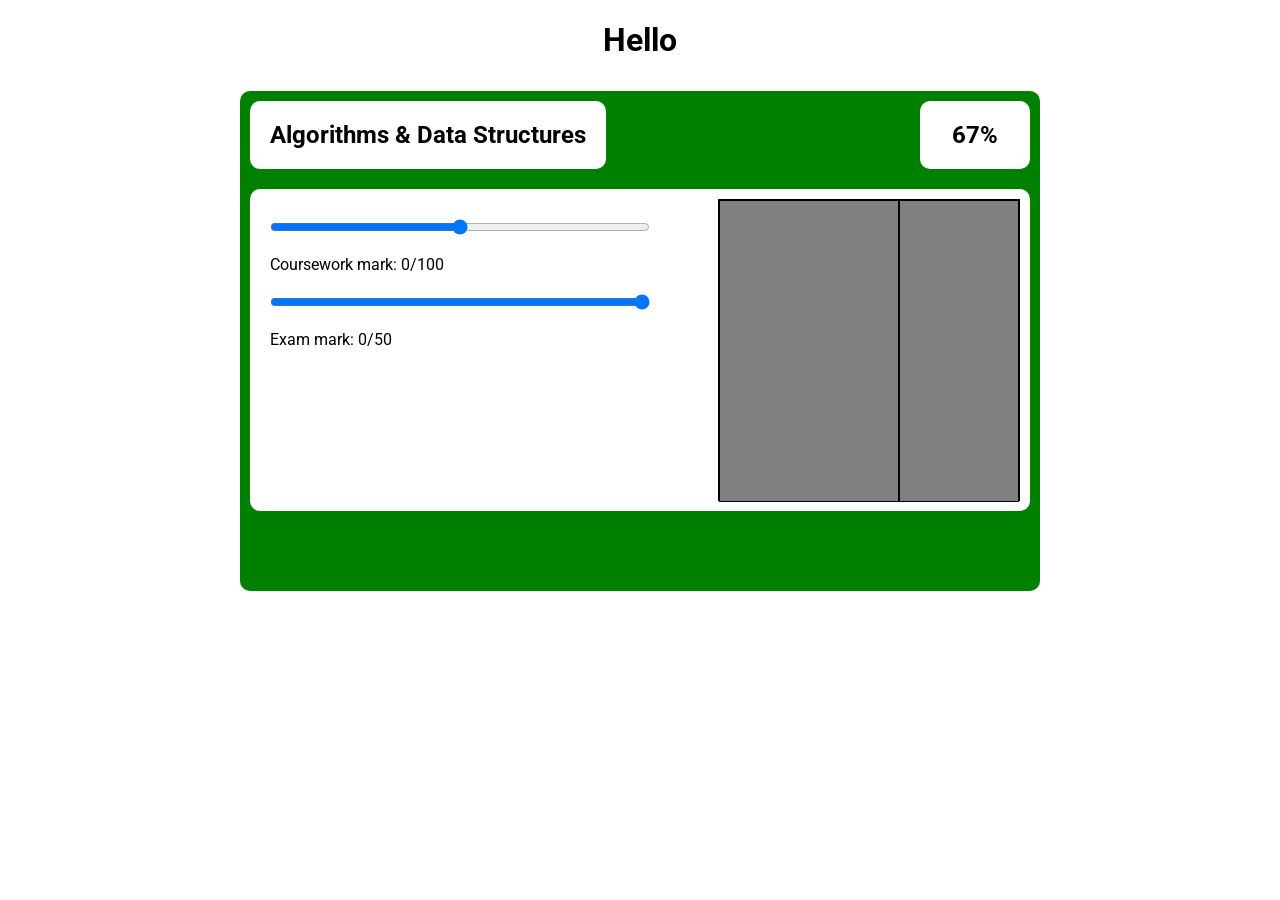
==== index.html @ 3ac25c77 "proof of concept" ====
<!DOCTYPE html>
<html lang="en">
<head>
    <meta charset="UTF-8">
    <meta http-equiv="X-UA-Compatible" content="IE=edge">
    <meta name="viewport" content="width=device-width, initial-scale=1.0">
    <link rel="stylesheet" href="style.css">
    <title>Grade Calculator</title>
</head>
<body>

    <h1>Hello</h1>


    <div class="course-container">



        <div class="module-container ct">

            <div class="titlecard">
                <div class="module-name title-ele">
                    <h2>Algorithms & Data Structures</h2>
                </div>
                <div class="module-grade title-ele">
                    <h2>67%</h2>
                </div>
            </div>

            <div class="content-box">

                <div class="user-form">


                </div>



            </div>
        </div>

    </div>

    <script src="script.js"></script>
</body>
</html>
---- style.css ----
@import url('https://fonts.googleapis.com/css2?family=Roboto:ital,wght@0,700;1,400&display=swap');

body {
    font-family: "Roboto", sans-serif;
    display: flex;
    flex-direction: column;
    align-items: center;
    height: 100vh;
    margin: 0;
}


.course-container {

    display: flex;
    flex-direction: column;
}

.titlecard {
    display: flex;
    flex-direction: row;
    justify-content: space-between;
}

.title-ele {
    background-color: white;
    margin: 10px 10px;
    border-radius: 10px;
    padding: 0px 20px;
    min-width: 70px;
    text-align: center;
}




.content-box {
    background-color: white;
    margin: 10px 10px;
    padding: 10px 10px;
    border-radius: 10px;
    display: flex;
    flex-direction: row;
    justify-content: space-between;
}

.grade-graph {
    height: 300px;
    width: 300px;
    background-color: red;

    display: flex;
    flex-direction: row;

    border: 1px solid black;
}

.grade-bar {
    height: 100%;
    background-color: grey;
    border: 1px solid black;
    position: relative;
}

.bar-progress {
    display: flex;
    width: 100%;
    background-color: green;
    position: absolute;
    bottom: 0;
}


.user-form{
    display: flex;
    flex-direction: column;
    width: 50%;
    margin: 0px 10px;
}

.user-form input{
    margin: 20px 0;
    width: 100%;
}



.module-container {
    
    margin: 10px 10px;
    width: 800px;
    height: 500px;
    border-radius: 10px;
}

.ppf {
    background-color: purple;
}

.dsa {
    background-color: red;
}

.ct {
    background-color: green;
}
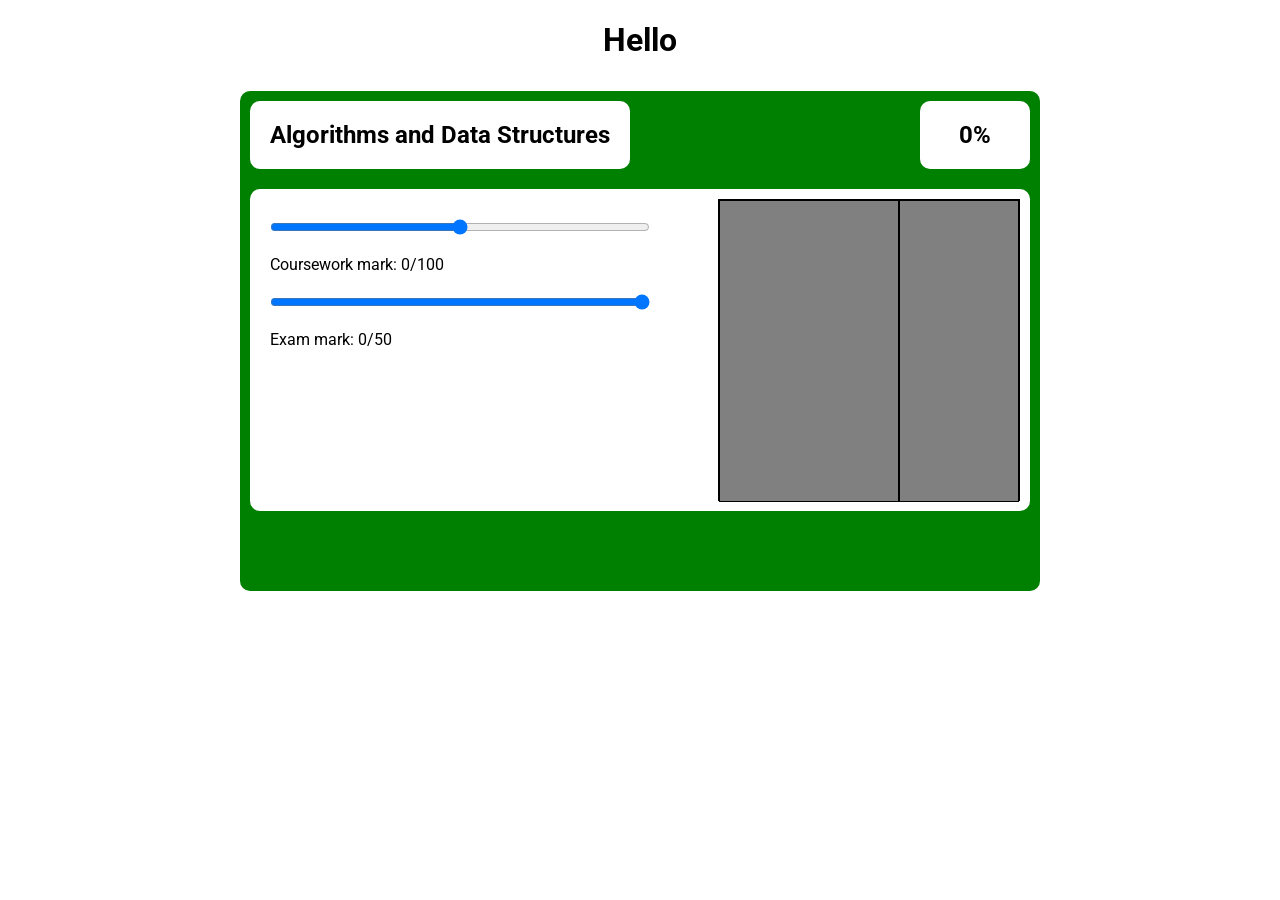
==== commit 0ca8d6f5: "now using a function to create html elements for a module" ====
--- a/index.html
+++ b/index.html
@@ -14,30 +14,7 @@
 
     <div class="course-container">
 
-
-
-        <div class="module-container ct">
-
-            <div class="titlecard">
-                <div class="module-name title-ele">
-                    <h2>Algorithms & Data Structures</h2>
-                </div>
-                <div class="module-grade title-ele">
-                    <h2>67%</h2>
-                </div>
-            </div>
-
-            <div class="content-box">
-
-                <div class="user-form">
-
-
-                </div>
-
-
-
-            </div>
-        </div>
+        
 
     </div>
 
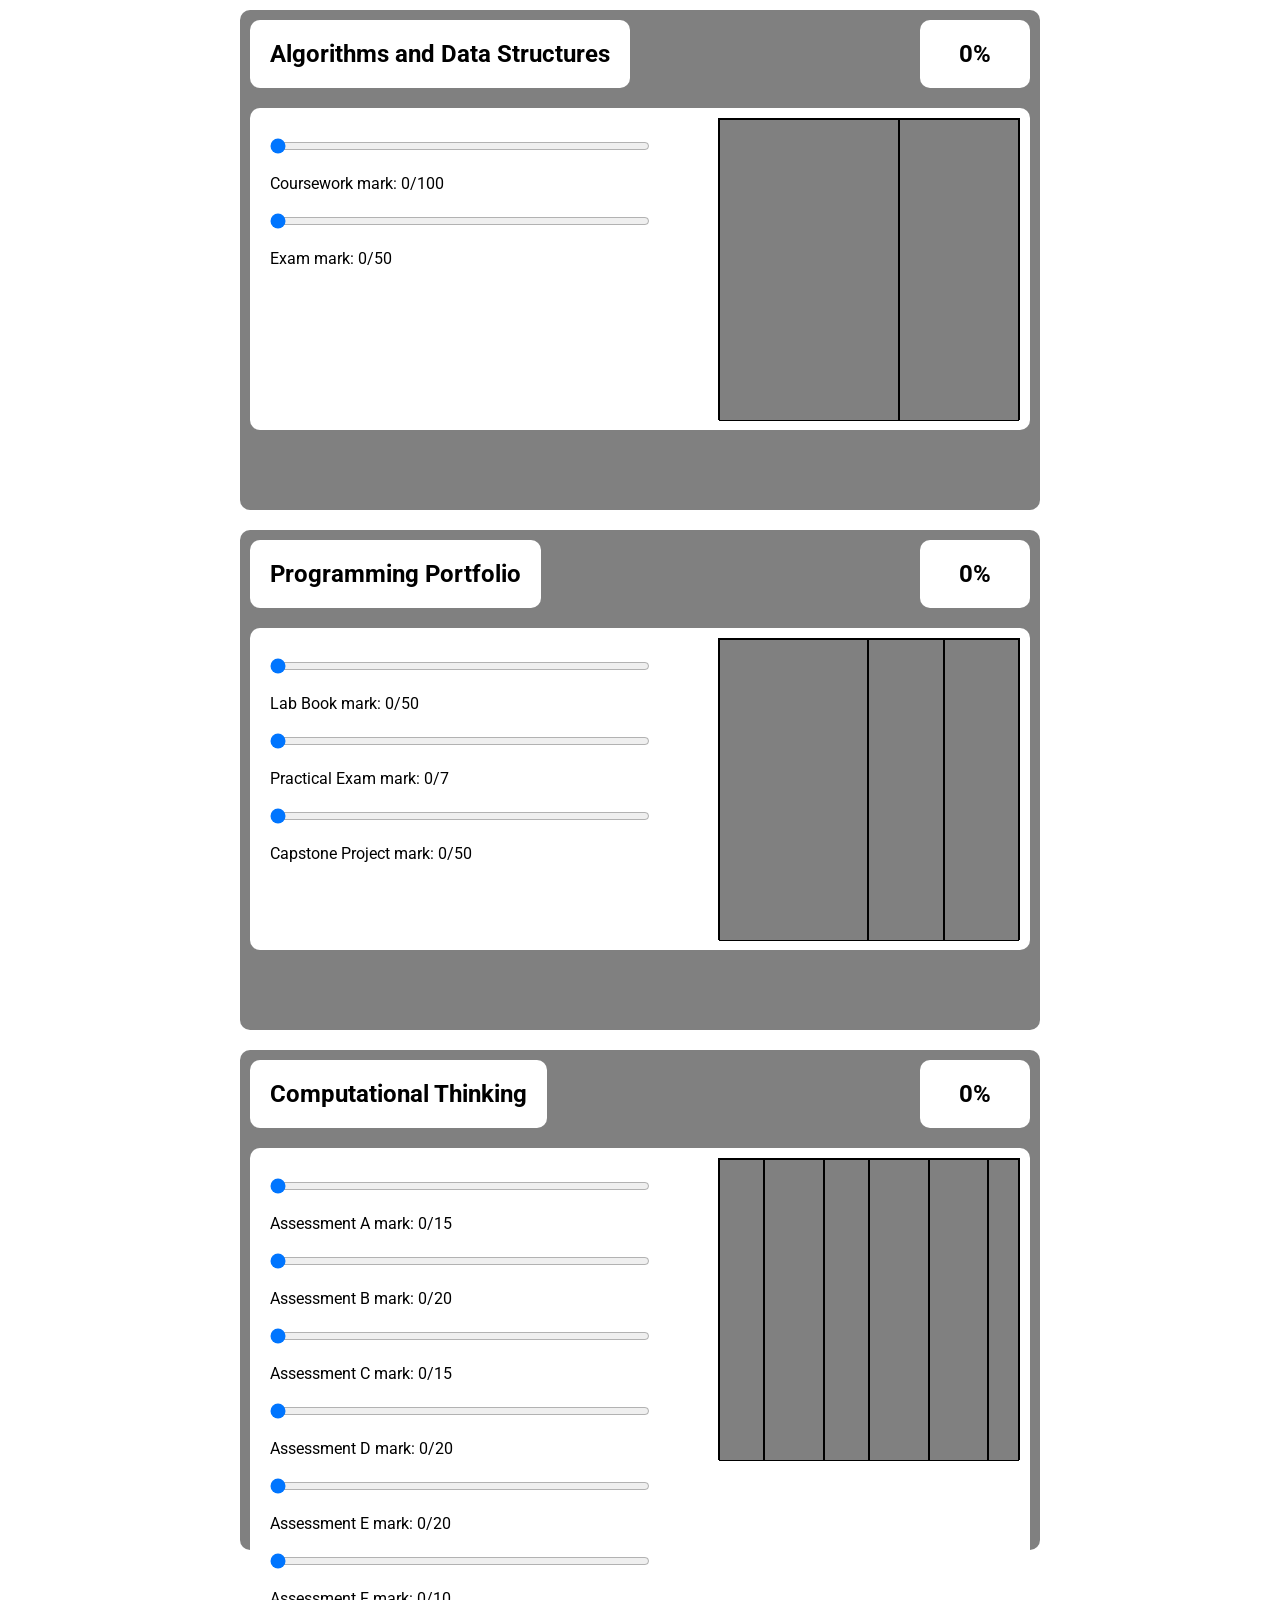
==== commit ceb23842: "removed unused function" ====
--- a/index.html
+++ b/index.html
@@ -9,9 +9,6 @@
 </head>
 <body>
 
-    <h1>Hello</h1>
-
-
     <div class="course-container">
 
         
--- a/style.css
+++ b/style.css
@@ -47,7 +47,7 @@
 .grade-graph {
     height: 300px;
     width: 300px;
-    background-color: red;
+    background-color: black;
 
     display: flex;
     flex-direction: row;
@@ -83,24 +83,11 @@
     width: 100%;
 }
 
-
-
 .module-container {
     
     margin: 10px 10px;
     width: 800px;
     height: 500px;
     border-radius: 10px;
+    background-color: grey;
 }
-
-.ppf {
-    background-color: purple;
-}
-
-.dsa {
-    background-color: red;
-}
-
-.ct {
-    background-color: green;
-}
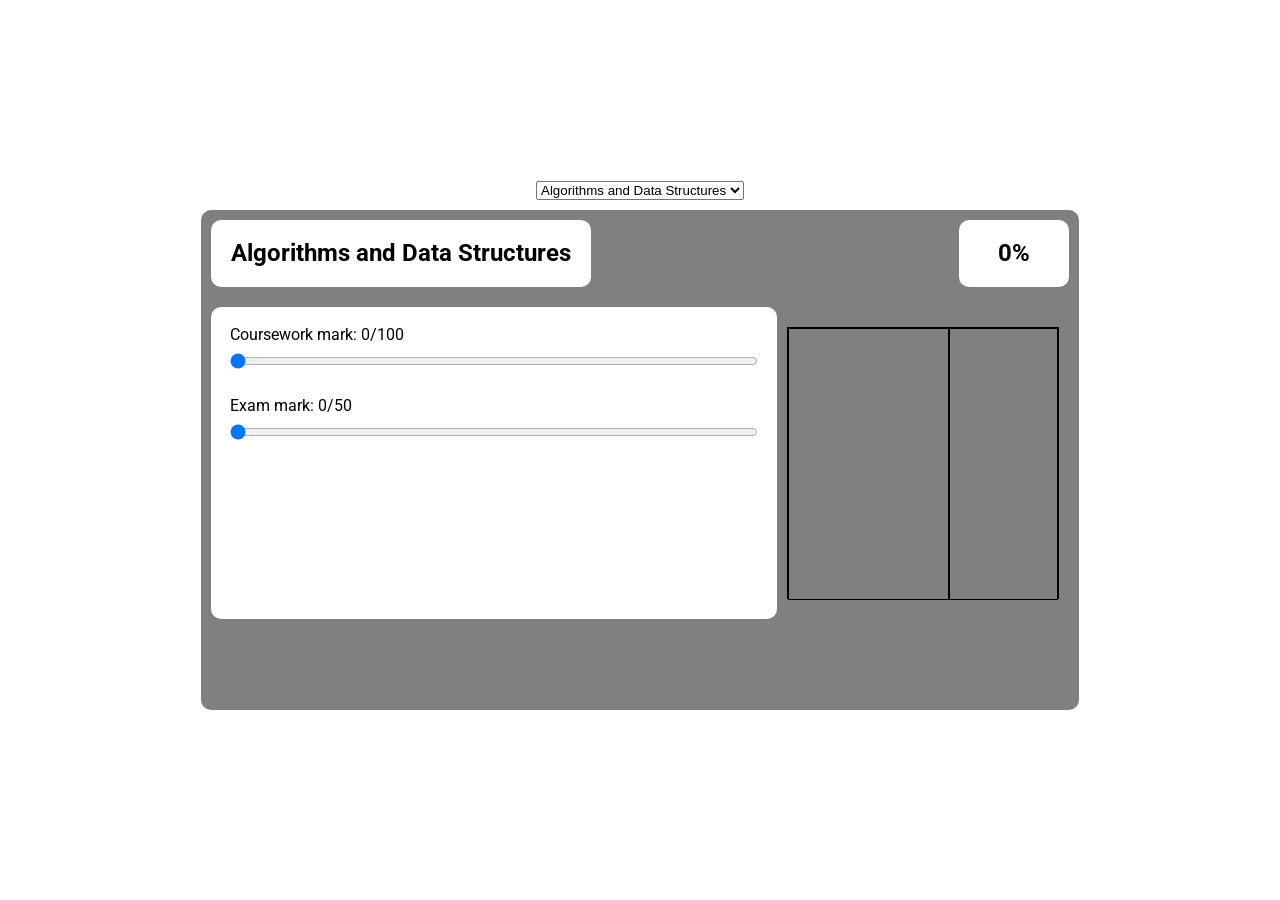
==== commit cf4598d5: "now displays a single module w/ dropdown" ====
--- a/index.html
+++ b/index.html
@@ -9,12 +9,15 @@
 </head>
 <body>
 
+    <select name="Course" id="course-selector">
+        <option value="441105">Algorithms and Data Structures</option>
+        <option value="441101">Programming Portfolio</option>
+        <option value="441104">Computational Thinking</option>
+    </select>
+
     <div class="course-container">
-
-        
-
     </div>
 
-    <script src="script.js"></script>
+    <script type="module" src="./main.js"></script>
 </body>
 </html>
--- a/style.css
+++ b/style.css
@@ -5,15 +5,24 @@
     display: flex;
     flex-direction: column;
     align-items: center;
+    justify-content: center;
     height: 100vh;
     margin: 0;
 }
-
 
 .course-container {
 
     display: flex;
     flex-direction: column;
+}
+
+.module-container {
+    
+    margin: 10px 10px;
+    max-width: 100vw;
+    min-height: 500px;
+    border-radius: 10px;
+    background-color: grey;
 }
 
 .titlecard {
@@ -31,27 +40,21 @@
     text-align: center;
 }
 
-
-
-
 .content-box {
-    background-color: white;
     margin: 10px 10px;
-    padding: 10px 10px;
-    border-radius: 10px;
     display: flex;
     flex-direction: row;
+    flex-wrap: wrap;
     justify-content: space-between;
 }
 
 .grade-graph {
-    height: 300px;
-    width: 300px;
+    margin: 20px 10px;
+    height: 30vh;
+    width: 30vh;
     background-color: black;
-
     display: flex;
     flex-direction: row;
-
     border: 1px solid black;
 }
 
@@ -65,29 +68,24 @@
 .bar-progress {
     display: flex;
     width: 100%;
-    background-color: green;
     position: absolute;
     bottom: 0;
 }
 
-
 .user-form{
+    padding: 1vh 1vw;
+    background-color: white;
+    border-radius: 10px;
     display: flex;
     flex-direction: column;
-    width: 50%;
-    margin: 0px 10px;
+    width: 60vh;
+}
+
+.component-form {
+    margin: 1vh 6px;
 }
 
 .user-form input{
-    margin: 20px 0;
+    margin: 1vh 0px;
     width: 100%;
 }
-
-.module-container {
-    
-    margin: 10px 10px;
-    width: 800px;
-    height: 500px;
-    border-radius: 10px;
-    background-color: grey;
-}
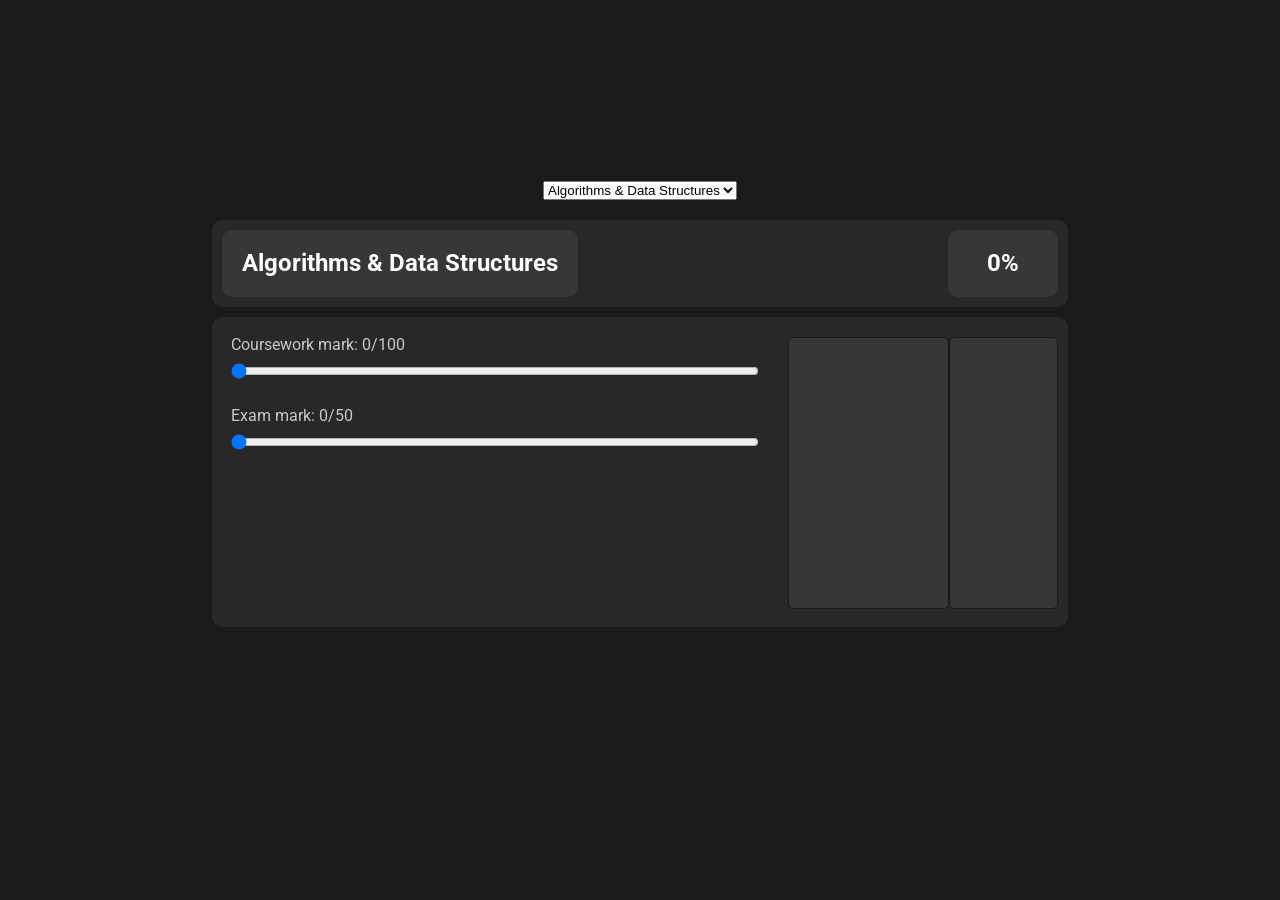
==== commit 3f2d8eed: "minor changes" ====
--- a/index.html
+++ b/index.html
@@ -10,7 +10,7 @@
 <body>
 
     <select name="Course" id="course-selector">
-        <option value="441105">Algorithms and Data Structures</option>
+        <option value="441105">Algorithms & Data Structures</option>
         <option value="441101">Programming Portfolio</option>
         <option value="441104">Computational Thinking</option>
     </select>
--- a/style.css
+++ b/style.css
@@ -1,4 +1,4 @@
-@import url('https://fonts.googleapis.com/css2?family=Roboto:ital,wght@0,700;1,400&display=swap');
+@import url('https://fonts.googleapis.com/css2?family=Roboto');
 
 body {
     font-family: "Roboto", sans-serif;
@@ -8,6 +8,9 @@
     justify-content: center;
     height: 100vh;
     margin: 0;
+    background-color: #1A1A1A;
+    color: white;
+    color: rgba(255,255,255,0.75);
 }
 
 .course-container {
@@ -17,22 +20,24 @@
 }
 
 .module-container {
-    
     margin: 10px 10px;
     max-width: 100vw;
     min-height: 500px;
     border-radius: 10px;
-    background-color: grey;
 }
 
 .titlecard {
+    margin: 10px 10px;
+    background-color: #282828;
     display: flex;
     flex-direction: row;
     justify-content: space-between;
+    border-radius: 10px;
 }
 
 .title-ele {
-    background-color: white;
+    color: white;
+    background-color: #373737;
     margin: 10px 10px;
     border-radius: 10px;
     padding: 0px 20px;
@@ -46,22 +51,24 @@
     flex-direction: row;
     flex-wrap: wrap;
     justify-content: space-between;
+    background-color: #282828;
+    border-radius: 10px;
 }
 
 .grade-graph {
     margin: 20px 10px;
     height: 30vh;
     width: 30vh;
-    background-color: black;
     display: flex;
     flex-direction: row;
-    border: 1px solid black;
 }
 
 .grade-bar {
     height: 100%;
-    background-color: grey;
-    border: 1px solid black;
+    background-color: none;
+    border: 1px solid #1A1A1A;
+    background-color: #373737;
+    border-radius: 5px;
     position: relative;
 }
 
@@ -69,12 +76,12 @@
     display: flex;
     width: 100%;
     position: absolute;
+    border-radius: 5px;
     bottom: 0;
 }
 
 .user-form{
     padding: 1vh 1vw;
-    background-color: white;
     border-radius: 10px;
     display: flex;
     flex-direction: column;
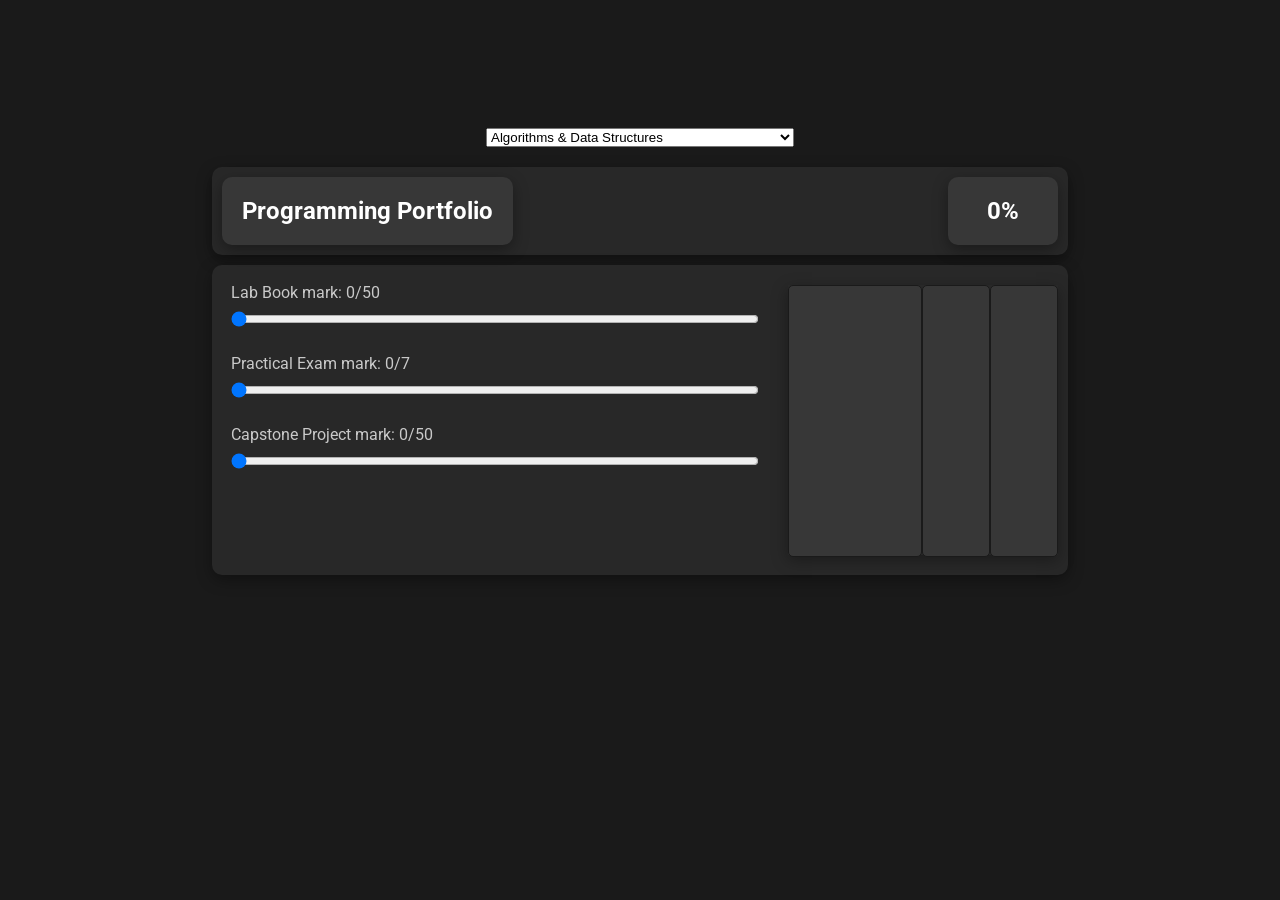
==== commit 2dd203b2: "added modules 441102 & 441108" ====
--- a/index.html
+++ b/index.html
@@ -11,8 +11,10 @@
 
     <select name="Course" id="course-selector">
         <option value="441105">Algorithms & Data Structures</option>
+        <option value="441102">Architectures, Operating Systems and the Cloud</option>
+        <option value="441104">Computational Thinking</option>
+        <option value="441108">Professional Development</option>
         <option value="441101">Programming Portfolio</option>
-        <option value="441104">Computational Thinking</option>
     </select>
 
     <div class="course-container">
--- a/style.css
+++ b/style.css
@@ -6,15 +6,17 @@
     flex-direction: column;
     align-items: center;
     justify-content: center;
-    height: 100vh;
     margin: 0;
     background-color: #1A1A1A;
     color: white;
     color: rgba(255,255,255,0.75);
 }
 
+#course-selector {
+    margin-top: 10vw;
+}
+
 .course-container {
-
     display: flex;
     flex-direction: column;
 }
@@ -33,6 +35,7 @@
     flex-direction: row;
     justify-content: space-between;
     border-radius: 10px;
+    box-shadow: rgba(0, 0, 0, 0.35) 0px 5px 15px;
 }
 
 .title-ele {
@@ -43,6 +46,7 @@
     padding: 0px 20px;
     min-width: 70px;
     text-align: center;
+    box-shadow: rgba(0, 0, 0, 0.35) 0px 5px 15px;
 }
 
 .content-box {
@@ -53,6 +57,7 @@
     justify-content: space-between;
     background-color: #282828;
     border-radius: 10px;
+    box-shadow: rgba(0, 0, 0, 0.35) 0px 5px 15px;
 }
 
 .grade-graph {
@@ -61,6 +66,7 @@
     width: 30vh;
     display: flex;
     flex-direction: row;
+    box-shadow: rgba(0, 0, 0, 0.35) 0px 5px 15px;
 }
 
 .grade-bar {
